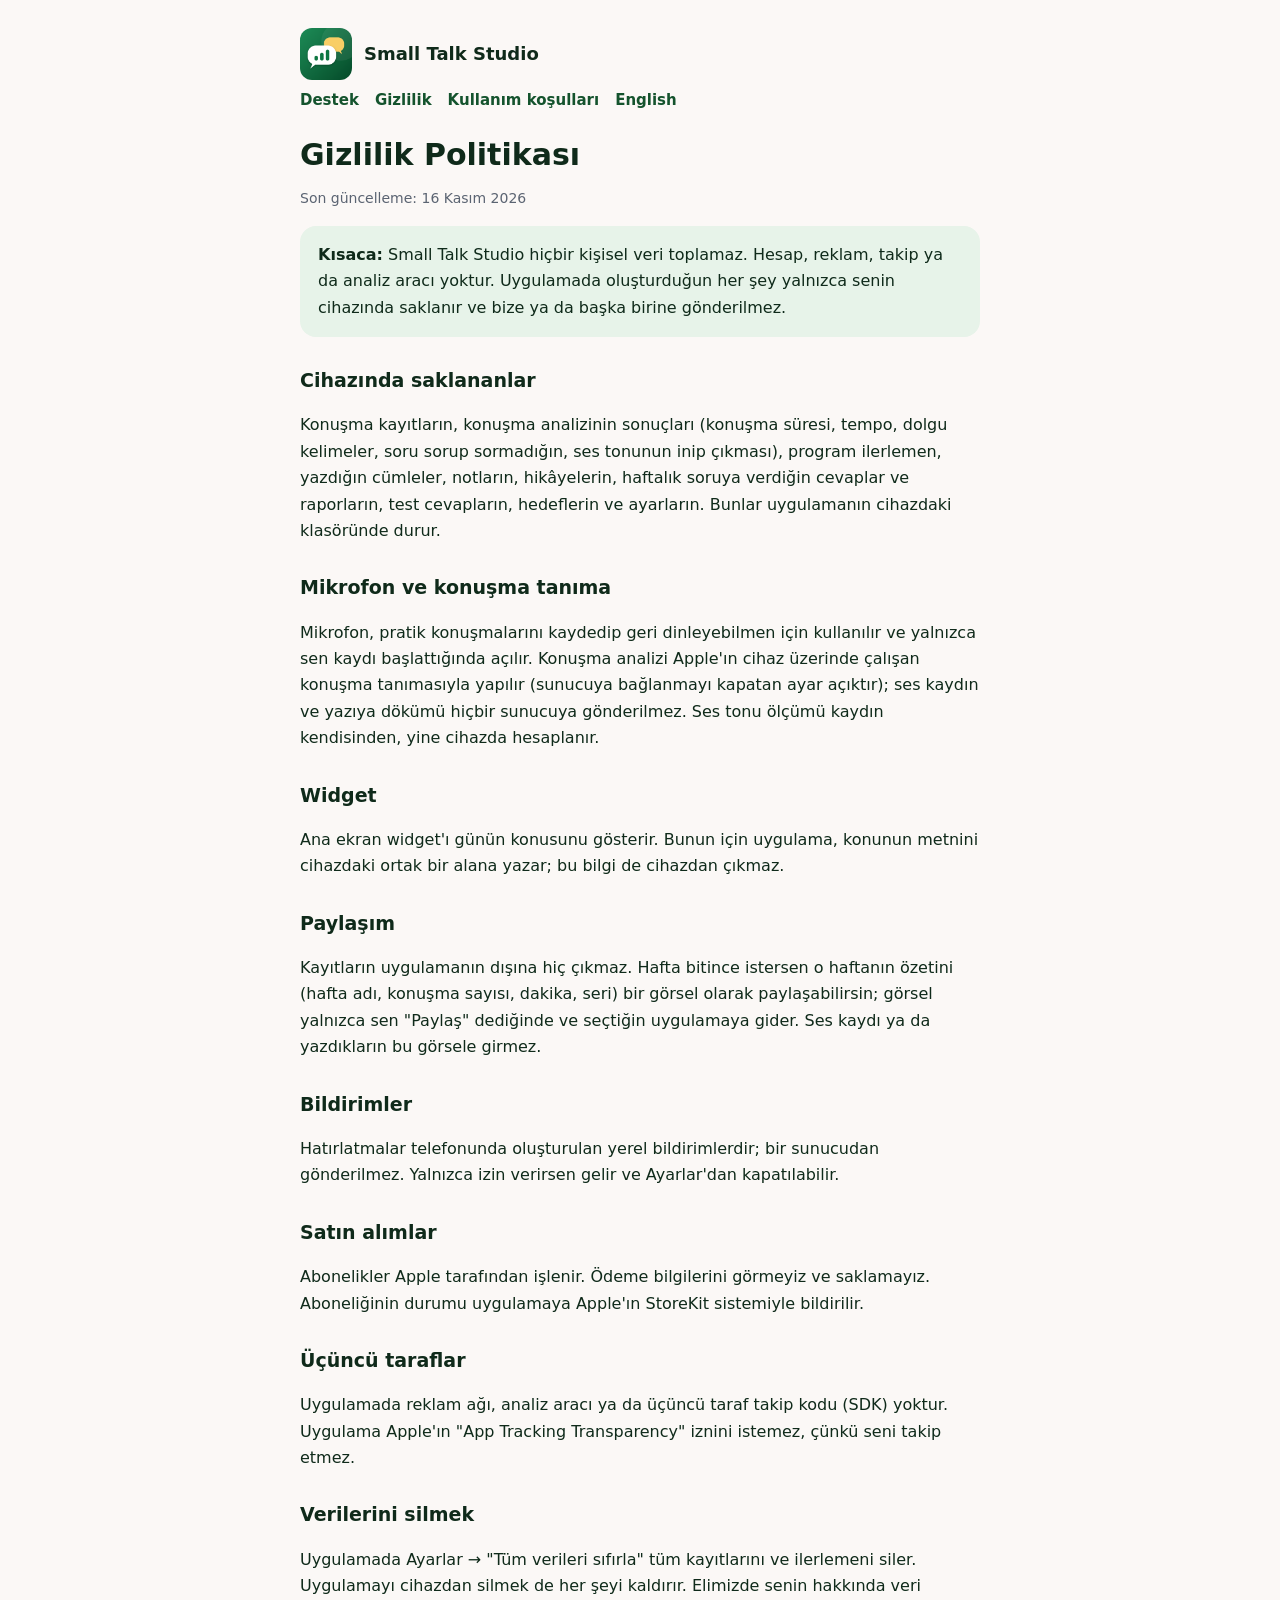
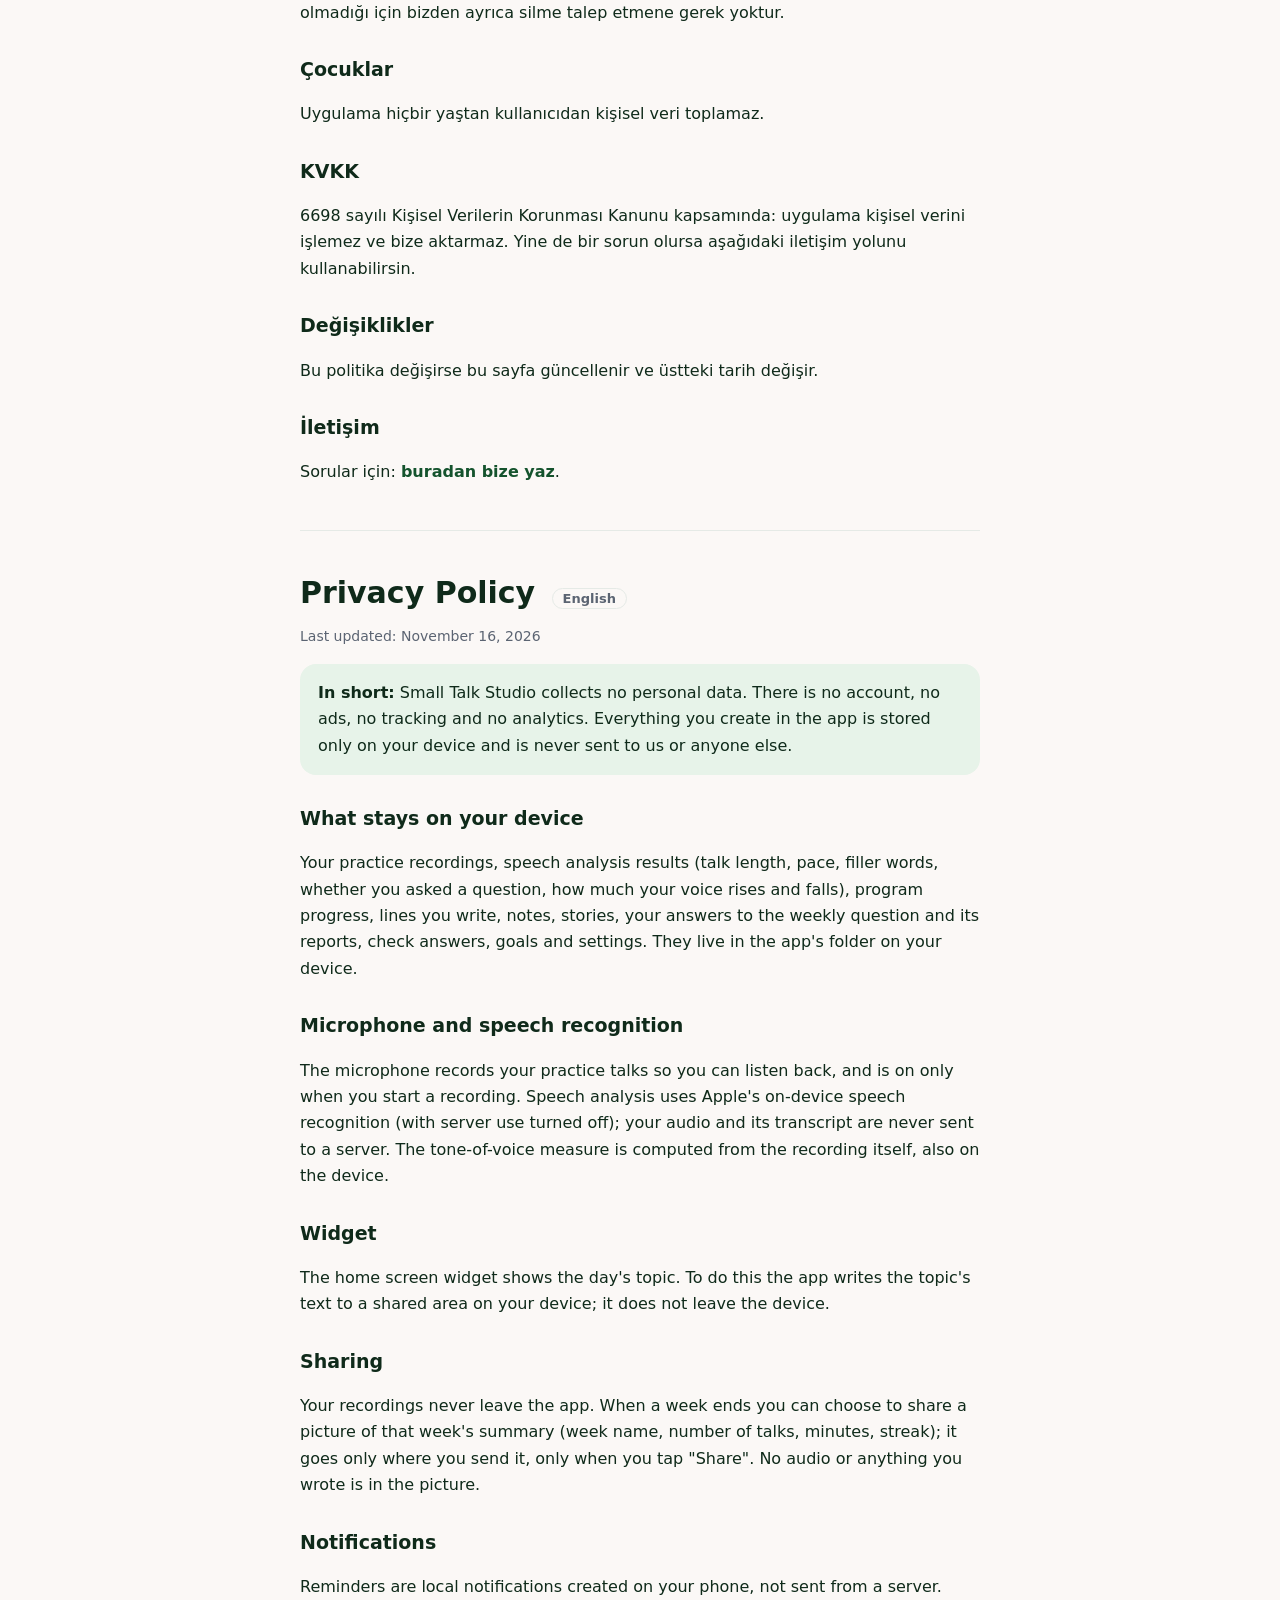
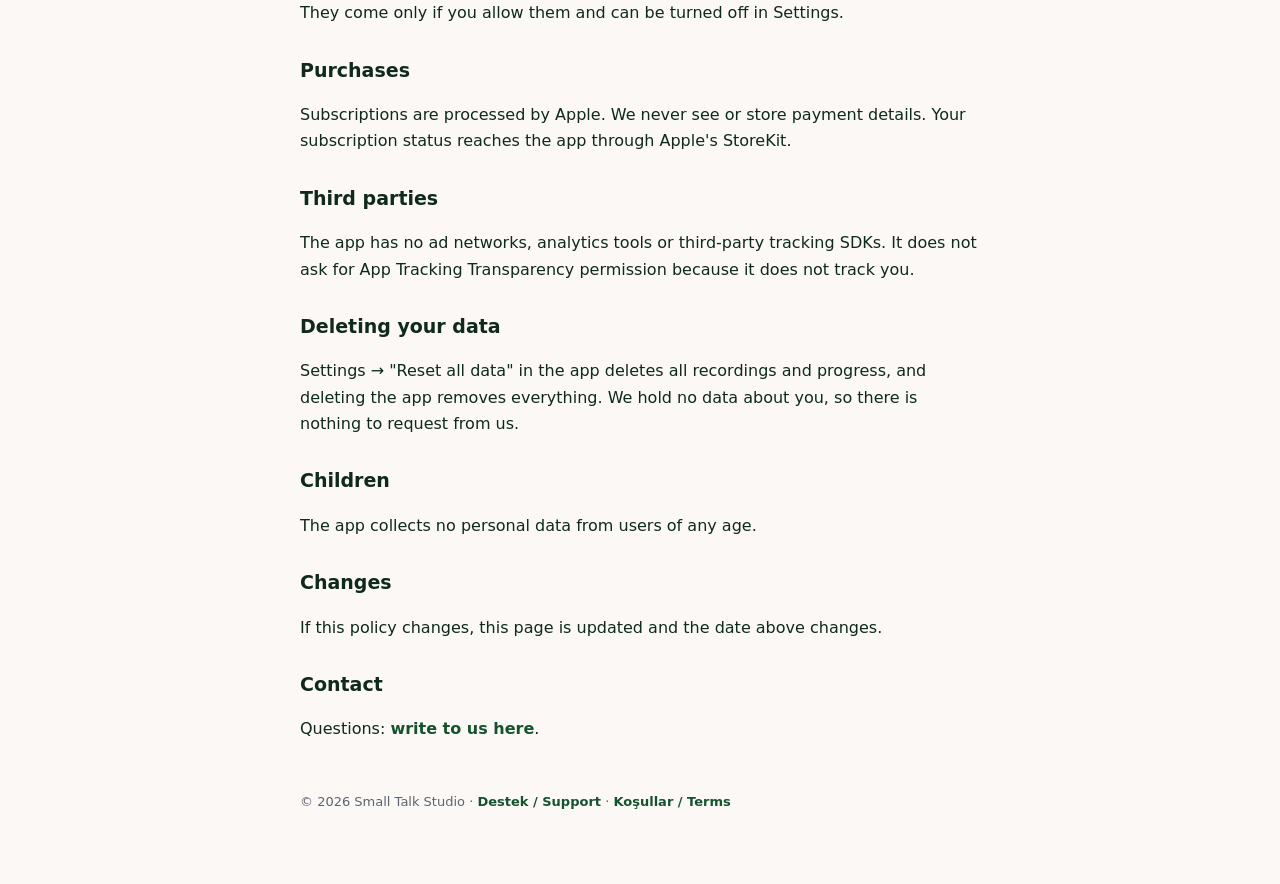
==== privacy.html @ b2572351 "Support, privacy and terms pages Co-Authored-By: Claude Opus 5.5 <noreply@anthropic.com>" ====
<!doctype html>
<html lang="tr">
<head>
<meta charset="utf-8">
<meta name="viewport" content="width=device-width, initial-scale=1">
<title>Small Talk Studio · Gizlilik Politikası</title>
<meta name="description" content="Small Talk Studio hiçbir kişisel veri toplamaz. Privacy policy of Small Talk Studio.">
<link rel="icon" href="icon.png">
<link rel="stylesheet" href="style.css">
</head>
<body><main>
<header><img src="icon.png" alt=""><span class="name">Small Talk Studio</span></header>
<nav><a href="index.html">Destek</a><a href="privacy.html">Gizlilik</a><a href="terms.html">Kullanım koşulları</a><a href="#en">English</a></nav>

<h1>Gizlilik Politikası</h1>
<p class="muted">Son güncelleme: 16 Kasım 2026</p>

<div class="card"><strong>Kısaca:</strong> Small Talk Studio hiçbir kişisel veri toplamaz. Hesap, reklam, takip ya da analiz aracı yoktur. Uygulamada oluşturduğun her şey yalnızca senin cihazında saklanır ve bize ya da başka birine gönderilmez.</div>

<h2>Cihazında saklananlar</h2>
<p>Konuşma kayıtların, konuşma analizinin sonuçları (konuşma süresi, tempo, dolgu kelimeler, soru sorup sormadığın, ses tonunun inip çıkması), program ilerlemen, yazdığın cümleler, notların, hikâyelerin, haftalık soruya verdiğin cevaplar ve raporların, test cevapların, hedeflerin ve ayarların. Bunlar uygulamanın cihazdaki klasöründe durur.</p>

<h2>Mikrofon ve konuşma tanıma</h2>
<p>Mikrofon, pratik konuşmalarını kaydedip geri dinleyebilmen için kullanılır ve yalnızca sen kaydı başlattığında açılır. Konuşma analizi Apple'ın cihaz üzerinde çalışan konuşma tanımasıyla yapılır (sunucuya bağlanmayı kapatan ayar açıktır); ses kaydın ve yazıya dökümü hiçbir sunucuya gönderilmez. Ses tonu ölçümü kaydın kendisinden, yine cihazda hesaplanır.</p>

<h2>Widget</h2>
<p>Ana ekran widget'ı günün konusunu gösterir. Bunun için uygulama, konunun metnini cihazdaki ortak bir alana yazar; bu bilgi de cihazdan çıkmaz.</p>

<h2>Paylaşım</h2>
<p>Kayıtların uygulamanın dışına hiç çıkmaz. Hafta bitince istersen o haftanın özetini (hafta adı, konuşma sayısı, dakika, seri) bir görsel olarak paylaşabilirsin; görsel yalnızca sen "Paylaş" dediğinde ve seçtiğin uygulamaya gider. Ses kaydı ya da yazdıkların bu görsele girmez.</p>

<h2>Bildirimler</h2>
<p>Hatırlatmalar telefonunda oluşturulan yerel bildirimlerdir; bir sunucudan gönderilmez. Yalnızca izin verirsen gelir ve Ayarlar'dan kapatılabilir.</p>

<h2>Satın alımlar</h2>
<p>Abonelikler Apple tarafından işlenir. Ödeme bilgilerini görmeyiz ve saklamayız. Aboneliğinin durumu uygulamaya Apple'ın StoreKit sistemiyle bildirilir.</p>

<h2>Üçüncü taraflar</h2>
<p>Uygulamada reklam ağı, analiz aracı ya da üçüncü taraf takip kodu (SDK) yoktur. Uygulama Apple'ın "App Tracking Transparency" iznini istemez, çünkü seni takip etmez.</p>

<h2>Verilerini silmek</h2>
<p>Uygulamada Ayarlar → "Tüm verileri sıfırla" tüm kayıtlarını ve ilerlemeni siler. Uygulamayı cihazdan silmek de her şeyi kaldırır. Elimizde senin hakkında veri olmadığı için bizden ayrıca silme talep etmene gerek yoktur.</p>

<h2>Çocuklar</h2>
<p>Uygulama hiçbir yaştan kullanıcıdan kişisel veri toplamaz.</p>

<h2>KVKK</h2>
<p>6698 sayılı Kişisel Verilerin Korunması Kanunu kapsamında: uygulama kişisel verini işlemez ve bize aktarmaz. Yine de bir sorun olursa aşağıdaki iletişim yolunu kullanabilirsin.</p>

<h2>Değişiklikler</h2>
<p>Bu politika değişirse bu sayfa güncellenir ve üstteki tarih değişir.</p>

<h2>İletişim</h2>
<!-- CONTACT: replace with the support email once it exists -->
<p>Sorular için: <a href="https://github.com/omercyanik/smalltalk-legal/issues/new">buradan bize yaz</a>.</p>

<hr>

<section id="en">
<h1>Privacy Policy <span class="lang">English</span></h1>
<p class="muted">Last updated: November 16, 2026</p>

<div class="card"><strong>In short:</strong> Small Talk Studio collects no personal data. There is no account, no ads, no tracking and no analytics. Everything you create in the app is stored only on your device and is never sent to us or anyone else.</div>

<h2>What stays on your device</h2>
<p>Your practice recordings, speech analysis results (talk length, pace, filler words, whether you asked a question, how much your voice rises and falls), program progress, lines you write, notes, stories, your answers to the weekly question and its reports, check answers, goals and settings. They live in the app's folder on your device.</p>

<h2>Microphone and speech recognition</h2>
<p>The microphone records your practice talks so you can listen back, and is on only when you start a recording. Speech analysis uses Apple's on-device speech recognition (with server use turned off); your audio and its transcript are never sent to a server. The tone-of-voice measure is computed from the recording itself, also on the device.</p>

<h2>Widget</h2>
<p>The home screen widget shows the day's topic. To do this the app writes the topic's text to a shared area on your device; it does not leave the device.</p>

<h2>Sharing</h2>
<p>Your recordings never leave the app. When a week ends you can choose to share a picture of that week's summary (week name, number of talks, minutes, streak); it goes only where you send it, only when you tap "Share". No audio or anything you wrote is in the picture.</p>

<h2>Notifications</h2>
<p>Reminders are local notifications created on your phone, not sent from a server. They come only if you allow them and can be turned off in Settings.</p>

<h2>Purchases</h2>
<p>Subscriptions are processed by Apple. We never see or store payment details. Your subscription status reaches the app through Apple's StoreKit.</p>

<h2>Third parties</h2>
<p>The app has no ad networks, analytics tools or third-party tracking SDKs. It does not ask for App Tracking Transparency permission because it does not track you.</p>

<h2>Deleting your data</h2>
<p>Settings → "Reset all data" in the app deletes all recordings and progress, and deleting the app removes everything. We hold no data about you, so there is nothing to request from us.</p>

<h2>Children</h2>
<p>The app collects no personal data from users of any age.</p>

<h2>Changes</h2>
<p>If this policy changes, this page is updated and the date above changes.</p>

<h2>Contact</h2>
<p>Questions: <a href="https://github.com/omercyanik/smalltalk-legal/issues/new">write to us here</a>.</p>
</section>

<footer>© 2026 Small Talk Studio · <a href="index.html">Destek / Support</a> · <a href="terms.html">Koşullar / Terms</a></footer>
</main></body></html>
---- style.css ----
:root{--bg:#FBF8F6;--ink:#0F2A1A;--muted:#5B6472;--line:#E5EAE6;--green:#14532D;--mint:#E7F3E9;--gold:#F6C453}
@media (prefers-color-scheme:dark){:root{--bg:#0E1512;--ink:#ECF2EE;--muted:#9AA6A0;--line:#26322C;--green:#5BC98A;--mint:#1E3527}}
*{box-sizing:border-box}
body{margin:0;background:var(--bg);color:var(--ink);font:16px/1.65 -apple-system,BlinkMacSystemFont,"Segoe UI",system-ui,sans-serif}
main{max-width:720px;margin:0 auto;padding:28px 20px 72px}
header{display:flex;align-items:center;gap:12px;margin-bottom:8px}
header img{width:52px;height:52px;border-radius:12px}
header .name{font-weight:800;font-size:18px}
nav{display:flex;gap:16px;flex-wrap:wrap;margin:6px 0 24px;font-size:15px}
nav a,a{color:var(--green);text-decoration:none;font-weight:600}
nav a:hover,a:hover{text-decoration:underline}
h1{font-size:30px;line-height:1.2;margin:8px 0 4px}
h2{font-size:19px;margin:28px 0 6px}
.muted{color:var(--muted);font-size:14px}
.card{background:var(--mint);border-radius:16px;padding:16px 18px;margin:16px 0}
.lang{display:inline-block;font-size:13px;font-weight:700;color:var(--muted);border:1px solid var(--line);border-radius:999px;padding:2px 10px;margin-left:6px}
hr{border:0;border-top:1px solid var(--line);margin:44px 0}
details{border-bottom:1px solid var(--line);padding:10px 0}
summary{cursor:pointer;font-weight:700}
footer{margin-top:48px;color:var(--muted);font-size:13px}
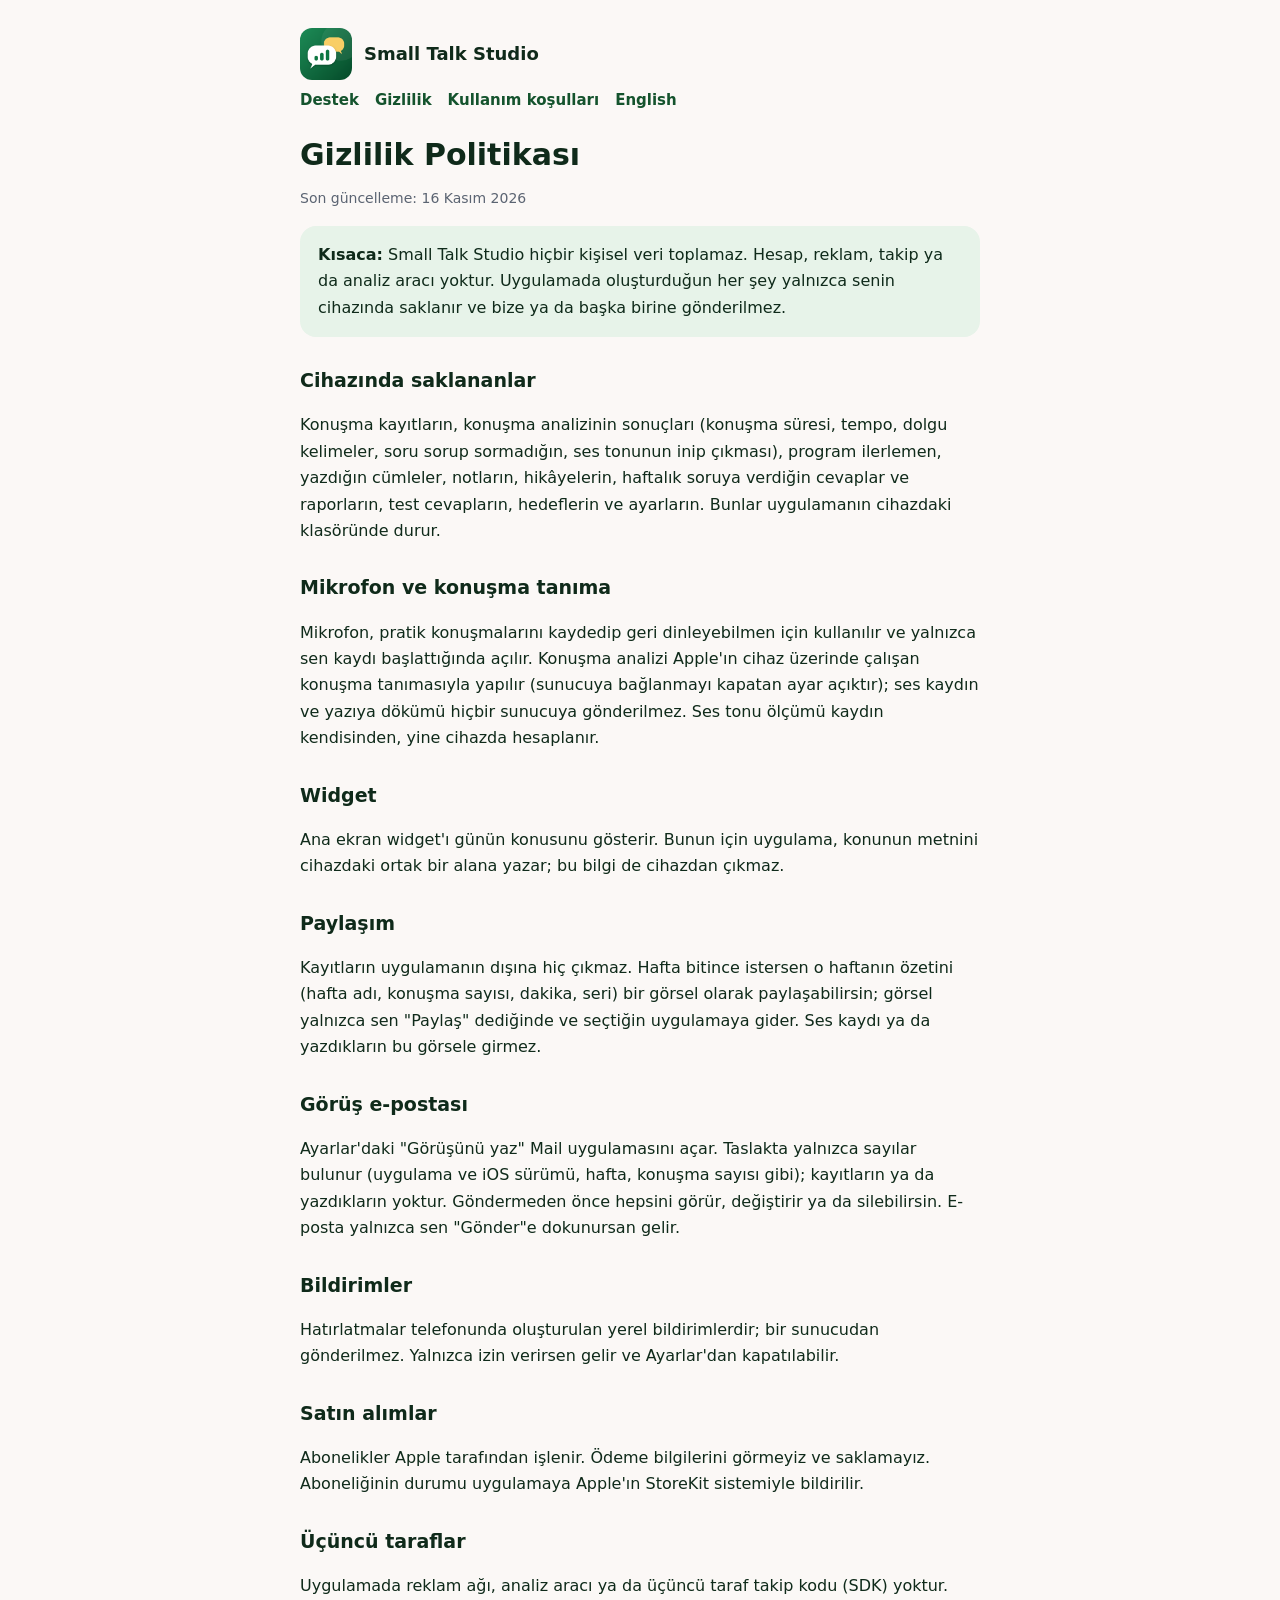
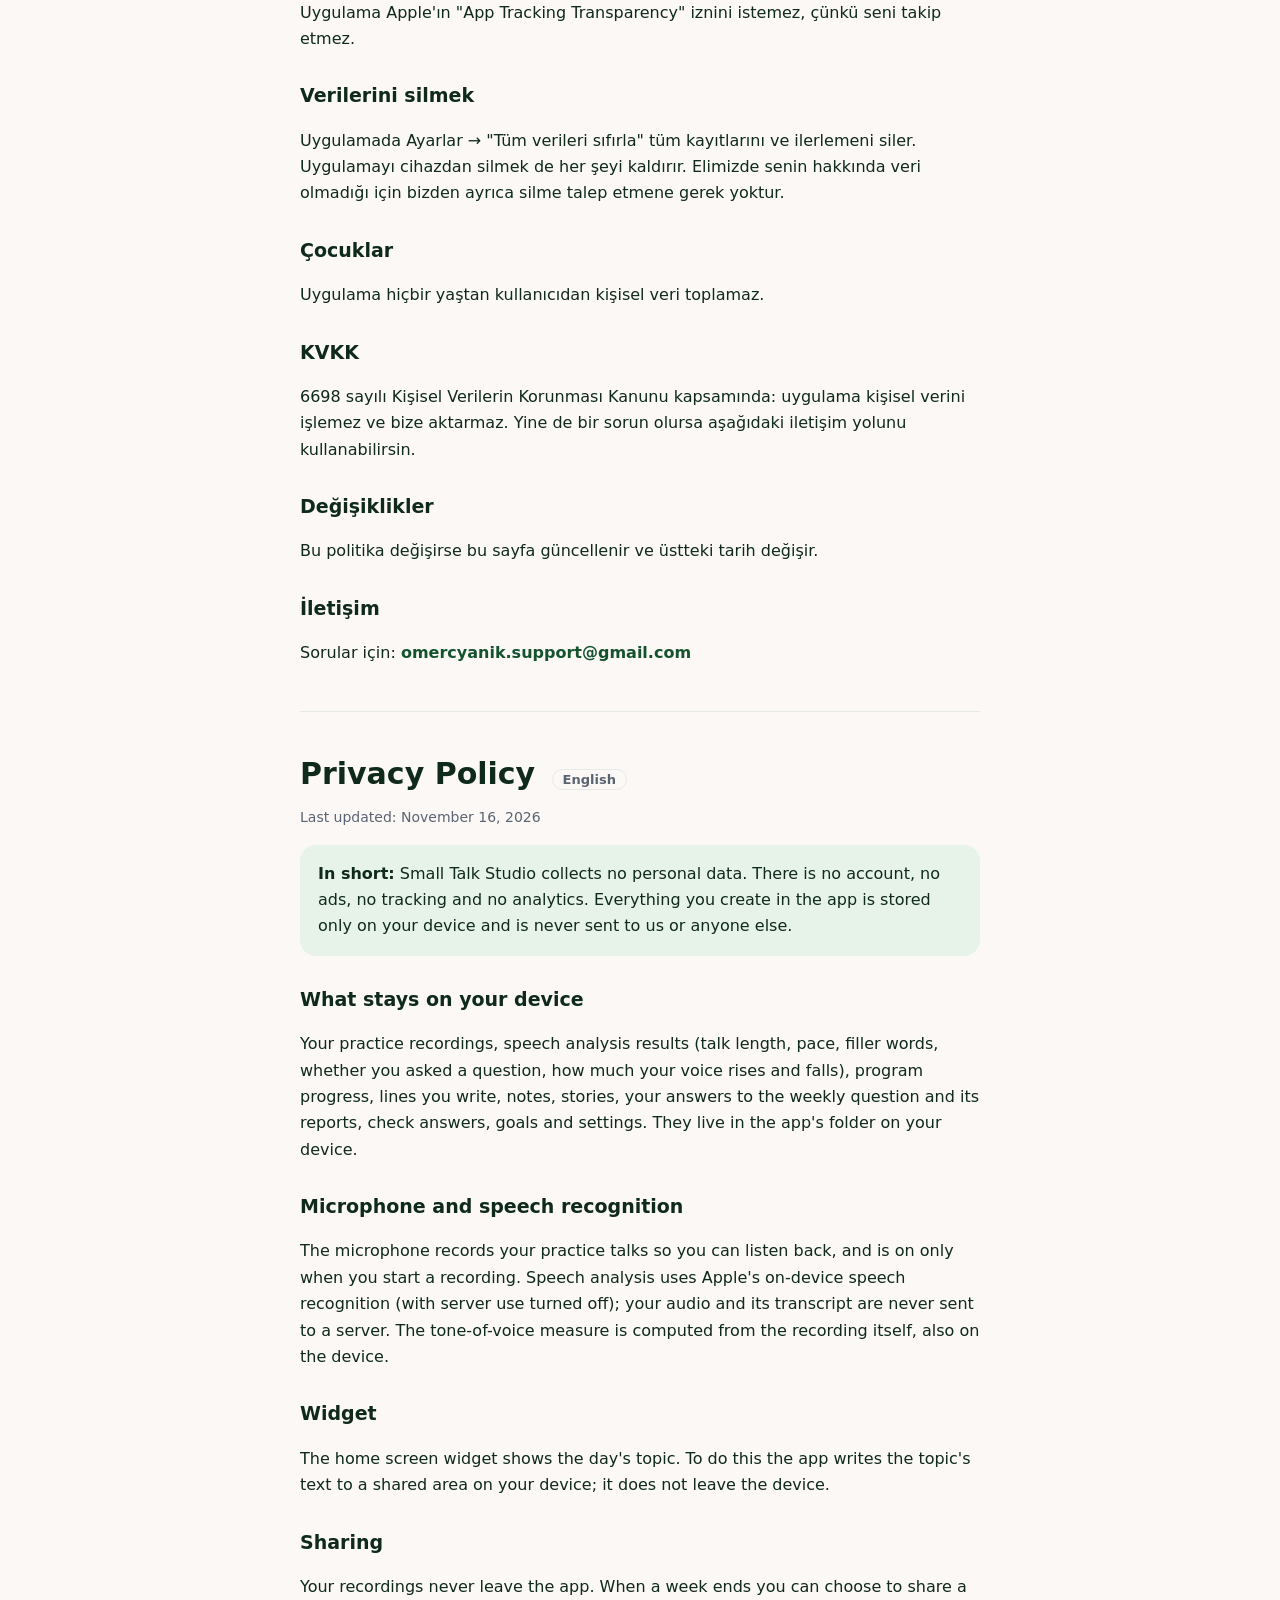
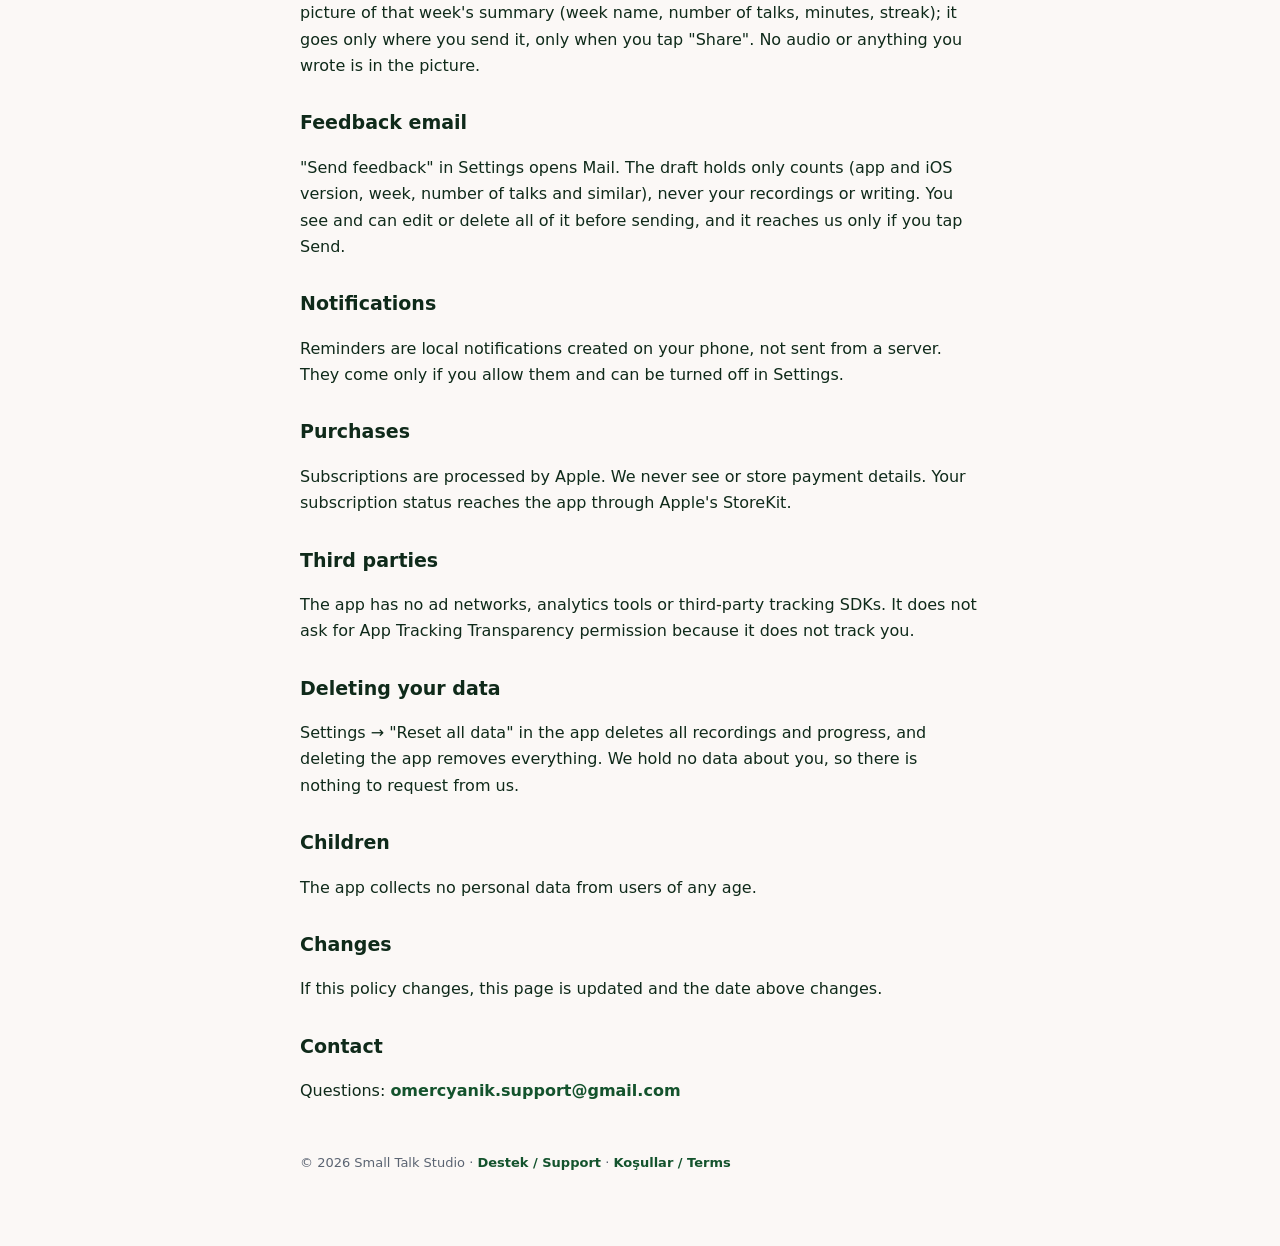
==== commit 77fb3880: "Add support email Co-Authored-By: Claude Opus 5.5 <noreply@anthropic.com>" ====
--- a/privacy.html
+++ b/privacy.html
@@ -29,6 +29,9 @@
 <h2>Paylaşım</h2>
 <p>Kayıtların uygulamanın dışına hiç çıkmaz. Hafta bitince istersen o haftanın özetini (hafta adı, konuşma sayısı, dakika, seri) bir görsel olarak paylaşabilirsin; görsel yalnızca sen "Paylaş" dediğinde ve seçtiğin uygulamaya gider. Ses kaydı ya da yazdıkların bu görsele girmez.</p>
 
+<h2>Görüş e-postası</h2>
+<p>Ayarlar'daki "Görüşünü yaz" Mail uygulamasını açar. Taslakta yalnızca sayılar bulunur (uygulama ve iOS sürümü, hafta, konuşma sayısı gibi); kayıtların ya da yazdıkların yoktur. Göndermeden önce hepsini görür, değiştirir ya da silebilirsin. E-posta yalnızca sen "Gönder"e dokunursan gelir.</p>
+
 <h2>Bildirimler</h2>
 <p>Hatırlatmalar telefonunda oluşturulan yerel bildirimlerdir; bir sunucudan gönderilmez. Yalnızca izin verirsen gelir ve Ayarlar'dan kapatılabilir.</p>
 
@@ -51,8 +54,7 @@
 <p>Bu politika değişirse bu sayfa güncellenir ve üstteki tarih değişir.</p>
 
 <h2>İletişim</h2>
-<!-- CONTACT: replace with the support email once it exists -->
-<p>Sorular için: <a href="https://github.com/omercyanik/smalltalk-legal/issues/new">buradan bize yaz</a>.</p>
+<p>Sorular için: <a href="mailto:omercyanik.support@gmail.com">omercyanik.support@gmail.com</a></p>
 
 <hr>
 
@@ -74,6 +76,9 @@
 <h2>Sharing</h2>
 <p>Your recordings never leave the app. When a week ends you can choose to share a picture of that week's summary (week name, number of talks, minutes, streak); it goes only where you send it, only when you tap "Share". No audio or anything you wrote is in the picture.</p>
 
+<h2>Feedback email</h2>
+<p>"Send feedback" in Settings opens Mail. The draft holds only counts (app and iOS version, week, number of talks and similar), never your recordings or writing. You see and can edit or delete all of it before sending, and it reaches us only if you tap Send.</p>
+
 <h2>Notifications</h2>
 <p>Reminders are local notifications created on your phone, not sent from a server. They come only if you allow them and can be turned off in Settings.</p>
 
@@ -93,7 +98,7 @@
 <p>If this policy changes, this page is updated and the date above changes.</p>
 
 <h2>Contact</h2>
-<p>Questions: <a href="https://github.com/omercyanik/smalltalk-legal/issues/new">write to us here</a>.</p>
+<p>Questions: <a href="mailto:omercyanik.support@gmail.com">omercyanik.support@gmail.com</a></p>
 </section>
 
 <footer>© 2026 Small Talk Studio · <a href="index.html">Destek / Support</a> · <a href="terms.html">Koşullar / Terms</a></footer>
